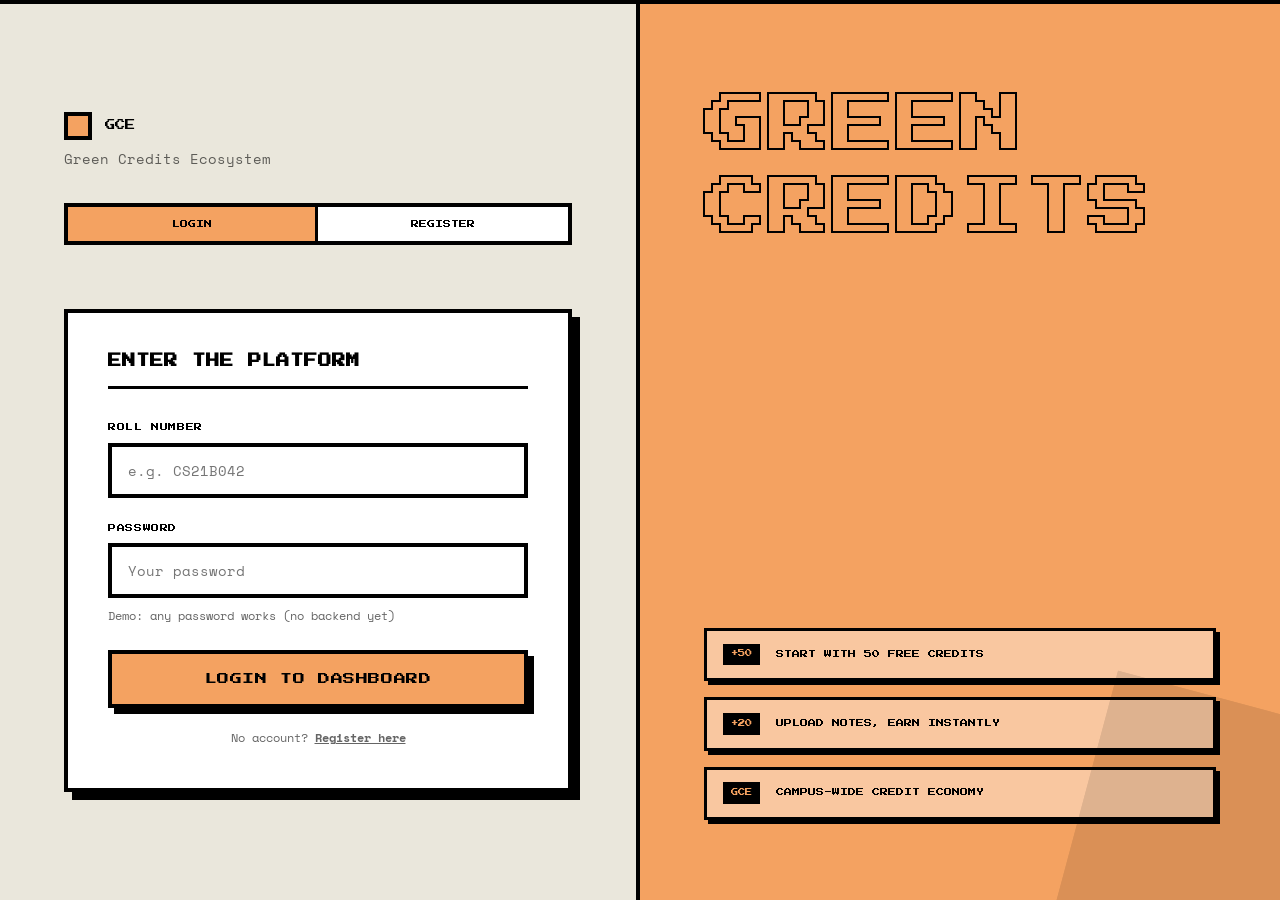
==== login.html @ 03da9f6f "first commit" ====
<!DOCTYPE html>
<html lang="en">
<head>
    <meta charset="UTF-8">
    <meta name="viewport" content="width=device-width, initial-scale=1.0">
    <title>Login — Green Credits Ecosystem</title>
    <meta name="description" content="Login or register to the Green Credits Ecosystem campus platform.">
    <link rel="preconnect" href="https://fonts.googleapis.com">
    <link rel="preconnect" href="https://fonts.gstatic.com" crossorigin>
    <link href="https://fonts.googleapis.com/css2?family=Press+Start+2P&family=Space+Mono:ital,wght@0,400;0,700;1,400;1,700&display=swap" rel="stylesheet">
    <link rel="stylesheet" href="styles.css">
    <style>
        body { background-color: var(--bg); }

        .login-page {
            display: grid;
            grid-template-columns: 1fr 1fr;
            min-height: 100vh;
        }

        /* Left panel */
        .login-panel {
            display: flex;
            flex-direction: column;
            justify-content: center;
            padding: 5rem 4rem;
            border-right: 4px solid var(--black);
        }

        /* Right panel */
        .login-accent {
            background-color: var(--primary);
            padding: 5rem 4rem;
            display: flex;
            flex-direction: column;
            justify-content: space-between;
            position: relative;
            overflow: hidden;
        }

        .login-accent::before {
            content: '';
            position: absolute;
            bottom: -60px;
            right: -60px;
            width: 260px;
            height: 260px;
            border: 4px solid var(--black);
            background: var(--black);
            opacity: 0.1;
            transform: rotate(15deg);
        }

        .login-accent__big {
            font-family: var(--font-head);
            font-size: clamp(2rem, 5vw, 4.5rem);
            text-transform: uppercase;
            line-height: 1.3;
            -webkit-text-stroke: 2px var(--black);
            color: transparent;
        }

        .login-accent__feature {
            display: flex;
            flex-direction: column;
            gap: 1rem;
        }

        .login-accent__item {
            display: flex;
            align-items: center;
            gap: 1rem;
            padding: 0.8rem 1rem;
            border: 3px solid var(--black);
            background-color: rgba(255,255,255,0.4);
            box-shadow: var(--shadow-sm);
            font-family: var(--font-head);
            font-size: 0.5rem;
            text-transform: uppercase;
        }

        .login-accent__badge {
            display: inline-block;
            background-color: var(--black);
            color: var(--primary);
            padding: 0.3rem 0.5rem;
            font-size: 0.45rem;
        }

        /* Form */
        .login-form-box {
            background-color: var(--white);
            border: 4px solid var(--black);
            box-shadow: var(--shadow-lg);
            padding: 2.5rem;
            margin-top: 2rem;
        }

        .login-title {
            font-family: var(--font-head);
            font-size: 0.85rem;
            text-transform: uppercase;
            margin-bottom: 2rem;
            padding-bottom: 1rem;
            border-bottom: 3px solid var(--black);
        }

        .login-logo {
            display: flex;
            align-items: center;
            gap: 0.8rem;
            margin-bottom: 0.5rem;
        }

        .login-logo__sq {
            display: inline-block;
            width: 28px;
            height: 28px;
            background-color: var(--primary);
            border: 4px solid var(--black);
        }

        .login-logo__text {
            font-family: var(--font-head);
            font-size: 0.65rem;
            text-transform: uppercase;
        }

        .login-eyebrow {
            font-size: 0.85rem;
            opacity: 0.6;
            margin-bottom: 2rem;
        }

        .tab-row {
            display: grid;
            grid-template-columns: 1fr 1fr;
            border: 4px solid var(--black);
            margin-bottom: 2rem;
        }

        .tab-btn {
            padding: 0.8rem;
            font-family: var(--font-head);
            font-size: 0.5rem;
            text-transform: uppercase;
            background-color: var(--white);
            border: none;
            border-right: 3px solid var(--black);
            cursor: pointer;
            transition: background-color var(--transition);
        }
        .tab-btn:last-child { border-right: none; }
        .tab-btn.active { background-color: var(--primary); }
        .tab-btn:hover:not(.active) { background-color: var(--bg); }

        @media (max-width: 768px) {
            .login-page   { grid-template-columns: 1fr; }
            .login-accent { display: none; }
            .login-panel  { padding: 3rem 1.5rem; border-right: none; }
        }
    </style>
</head>
<body>

<div class="login-page">

    <!-- ─ LEFT: Form ─ -->
    <div class="login-panel">
        <a href="index.html" class="login-logo">
            <span class="login-logo__sq"></span>
            <span class="login-logo__text">GCE</span>
        </a>
        <p class="login-eyebrow">Green Credits Ecosystem</p>

        <!-- Tab switch -->
        <div class="tab-row" role="tablist">
            <button class="tab-btn active" id="tab-login" onclick="switchTab('login')" role="tab" aria-selected="true">Login</button>
            <button class="tab-btn"        id="tab-register" onclick="switchTab('register')" role="tab" aria-selected="false">Register</button>
        </div>

        <!-- Login Form -->
        <form class="login-form-box" id="form-login" onsubmit="handleLogin(event)" novalidate>
            <h1 class="login-title">Enter the Platform</h1>

            <div class="form-group">
                <label for="login-roll" class="form-label">Roll Number</label>
                <input type="text" id="login-roll" class="form-input" placeholder="e.g. CS21B042" required autocomplete="username">
            </div>
            <div class="form-group">
                <label for="login-password" class="form-label">Password</label>
                <input type="password" id="login-password" class="form-input" placeholder="Your password" required autocomplete="current-password">
                <span class="form-hint">Demo: any password works (no backend yet)</span>
            </div>

            <button type="submit" class="btn btn--full btn--lg" id="btn-login">Login to Dashboard</button>

            <p style="margin-top:1.2rem;font-size:0.75rem;opacity:0.6;text-align:center;">
                No account? <a href="#" onclick="switchTab('register');return false;" style="font-weight:700;text-decoration:underline;">Register here</a>
            </p>
        </form>

        <!-- Register Form -->
        <form class="login-form-box hidden" id="form-register" onsubmit="handleRegister(event)" novalidate>
            <h1 class="login-title">Create Account</h1>

            <div class="form-group">
                <label for="reg-name" class="form-label">Full Name</label>
                <input type="text" id="reg-name" class="form-input" placeholder="e.g. Aarav Sharma" required>
            </div>
            <div class="form-group">
                <label for="reg-roll" class="form-label">Roll Number</label>
                <input type="text" id="reg-roll" class="form-input" placeholder="e.g. CS21B042" required>
            </div>
            <div class="form-group">
                <label for="reg-dept" class="form-label">Department</label>
                <select id="reg-dept" class="form-select" required>
                    <option value="">— Select —</option>
                    <option>Computer Science</option>
                    <option>Mechanical Engineering</option>
                    <option>Electrical Engineering</option>
                    <option>Civil Engineering</option>
                    <option>Mathematics</option>
                    <option>Physics</option>
                </select>
            </div>
            <div class="form-group">
                <label for="reg-password" class="form-label">Set Password</label>
                <input type="password" id="reg-password" class="form-input" placeholder="Min 6 characters" required autocomplete="new-password">
            </div>

            <button type="submit" class="btn btn--full btn--lg" id="btn-register">Create Account &amp; Get 50 CR</button>
        </form>
    </div>

    <!-- ─ RIGHT: Accent ─ -->
    <div class="login-accent">
        <div>
            <div class="login-accent__big">Green<br>Credits</div>
        </div>

        <div class="login-accent__feature">
            <div class="login-accent__item">
                <span class="login-accent__badge">+50</span>
                Start with 50 free credits
            </div>
            <div class="login-accent__item">
                <span class="login-accent__badge">+20</span>
                Upload notes, earn instantly
            </div>
            <div class="login-accent__item">
                <span class="login-accent__badge">GCE</span>
                Campus-wide credit economy
            </div>
        </div>
    </div>

</div>

<div id="toast-container"></div>

<script src="app.js"></script>
<script>
    // Redirect if already logged in
    if (GCE.isLoggedIn()) window.location.href = 'dashboard.html';

    function switchTab(tab) {
        const isLogin = (tab === 'login');
        document.getElementById('form-login').classList.toggle('hidden', !isLogin);
        document.getElementById('form-register').classList.toggle('hidden', isLogin);
        document.getElementById('tab-login').classList.toggle('active', isLogin);
        document.getElementById('tab-register').classList.toggle('active', !isLogin);
    }

    function handleLogin(e) {
        e.preventDefault();
        const roll = document.getElementById('login-roll').value.trim();
        const pass = document.getElementById('login-password').value;
        if (!roll) { showToast('Please enter your roll number', 'error'); return; }
        if (!pass)  { showToast('Please enter your password', 'error'); return; }

        const btn = document.getElementById('btn-login');
        btn.textContent = 'Authenticating...';
        btn.disabled = true;

        setTimeout(() => {
            GCE.login(roll, roll);
            showToast('Login successful! Loading dashboard...', 'success');
            setTimeout(() => { window.location.href = 'dashboard.html'; }, 800);
        }, 600);
    }

    function handleRegister(e) {
        e.preventDefault();
        const name = document.getElementById('reg-name').value.trim();
        const roll = document.getElementById('reg-roll').value.trim();
        const dept = document.getElementById('reg-dept').value;
        const pass = document.getElementById('reg-password').value;

        if (!name) { showToast('Full name is required', 'error'); return; }
        if (!roll) { showToast('Roll number is required', 'error'); return; }
        if (!dept) { showToast('Please select your department', 'error'); return; }
        if (!pass || pass.length < 6) { showToast('Password must be at least 6 characters', 'error'); return; }

        const btn = document.getElementById('btn-register');
        btn.textContent = 'Creating account...';
        btn.disabled = true;

        setTimeout(() => {
            GCE.login(name, roll);
            showToast('Account created! 50 CR added to your wallet.', 'success');
            setTimeout(() => { window.location.href = 'dashboard.html'; }, 900);
        }, 700);
    }
</script>
</body>
</html>
---- styles.css ----
/* =========================================
   GREEN CREDITS ECOSYSTEM — DESIGN SYSTEM
   Brutalist UI | Neobrutalism Style
   ========================================= */

@import url('https://fonts.googleapis.com/css2?family=Press+Start+2P&family=Space+Mono:ital,wght@0,400;0,700;1,400;1,700&display=swap');

/* ─── CSS TOKENS ─────────────────────────── */
:root {
    --bg: #eae7dc;
    --primary: #f4a261;
    --text: #000000;
    --white: #ffffff;
    --black: #000000;
    --border: 4px solid #000;
    --border-thin: 2px solid #000;
    --shadow: 6px 6px 0 #000;
    --shadow-sm: 4px 4px 0 #000;
    --shadow-lg: 8px 8px 0 #000;
    --radius: 0;
    --font-head: 'Press Start 2P', cursive;
    --font-body: 'Space Mono', monospace;
    --transition: 0.12s ease;
    --max-w: 1200px;
}

/* ─── RESET ──────────────────────────────── */
*,
*::before,
*::after {
    box-sizing: border-box;
    margin: 0;
    padding: 0;
}

html {
    scroll-behavior: smooth;
}

body {
    background-color: var(--bg);
    color: var(--text);
    font-family: var(--font-body);
    font-size: 15px;
    line-height: 1.7;
    min-height: 100vh;
}

img {
    display: block;
    max-width: 100%;
}

a {
    color: inherit;
    text-decoration: none;
}

ul {
    list-style: none;
}

/* ─── TYPOGRAPHY ─────────────────────────── */
h1,
h2,
h3,
h4,
h5,
h6 {
    font-family: var(--font-head);
    text-transform: uppercase;
    line-height: 1.3;
}

.mono {
    font-family: var(--font-body);
}

/* ─── LAYOUT HELPERS ─────────────────────── */
.container {
    max-width: var(--max-w);
    margin: 0 auto;
    padding: 0 2rem;
}

.section {
    padding: 5rem 0;
    border-top: 4px solid var(--black);
}

.section--black {
    background-color: var(--black);
    color: var(--white);
}

.section--orange {
    background-color: var(--primary);
}

/* ─── GRID ───────────────────────────────── */
.grid {
    display: grid;
    gap: 2.4rem;
}

.grid-2 {
    grid-template-columns: repeat(2, 1fr);
}

.grid-3 {
    grid-template-columns: repeat(3, 1fr);
}

.grid-4 {
    grid-template-columns: repeat(4, 1fr);
}

.grid-12 {
    grid-template-columns: repeat(12, 1fr);
}

@media (max-width: 960px) {

    .grid-3,
    .grid-4 {
        grid-template-columns: repeat(2, 1fr);
    }
}

@media (max-width: 600px) {

    .grid-2,
    .grid-3,
    .grid-4 {
        grid-template-columns: 1fr;
    }
}

/* ─── FLEX HELPERS ───────────────────────── */
.flex {
    display: flex;
}

.flex-center {
    display: flex;
    align-items: center;
    justify-content: center;
}

.flex-between {
    display: flex;
    align-items: center;
    justify-content: space-between;
}

.flex-gap {
    gap: 1.5rem;
}

.flex-wrap {
    flex-wrap: wrap;
}

/* ─── BUTTONS ────────────────────────────── */
.btn {
    display: inline-block;
    font-family: var(--font-head);
    font-size: 0.6rem;
    text-transform: uppercase;
    letter-spacing: 0.05em;
    padding: 0.9rem 1.8rem;
    border: 4px solid var(--black);
    background-color: var(--primary);
    color: var(--black);
    box-shadow: var(--shadow);
    cursor: pointer;
    transition: transform var(--transition), box-shadow var(--transition);
    white-space: nowrap;
}

.btn:hover {
    transform: translate(-2px, -2px);
    box-shadow: 8px 8px 0 var(--black);
}

.btn:active {
    transform: translate(6px, 6px);
    box-shadow: none;
}

.btn--white {
    background-color: var(--white);
}

.btn--black {
    background-color: var(--black);
    color: var(--white);
}

.btn--ghost {
    background-color: transparent;
    border-color: var(--black);
    color: var(--black);
}

.btn--lg {
    font-size: 0.75rem;
    padding: 1.2rem 2.8rem;
}

.btn--sm {
    font-size: 0.5rem;
    padding: 0.6rem 1.2rem;
    box-shadow: var(--shadow-sm);
}

.btn--danger {
    background-color: #ff4444;
    color: var(--white);
}

.btn--success {
    background-color: #44cc44;
}

.btn--full {
    width: 100%;
    text-align: center;
}

/* ─── CARDS ──────────────────────────────── */
.card {
    border: 4px solid var(--black);
    background-color: var(--white);
    box-shadow: var(--shadow);
    padding: 2rem;
    display: flex;
    flex-direction: column;
    position: relative;
}

.card--orange {
    background-color: var(--primary);
}

.card--black {
    background-color: var(--black);
    color: var(--white);
}

.card--bg {
    background-color: var(--bg);
}

.card__tag {
    display: inline-block;
    font-family: var(--font-head);
    font-size: 0.5rem;
    text-transform: uppercase;
    padding: 0.4rem 0.8rem;
    border: 3px solid var(--black);
    background-color: var(--black);
    color: var(--white);
    margin-bottom: 1.2rem;
    align-self: flex-start;
}

.card__tag--orange {
    background-color: var(--primary);
    color: var(--black);
}

.card__title {
    font-family: var(--font-head);
    font-size: 0.75rem;
    margin-bottom: 1rem;
    line-height: 1.5;
    text-transform: uppercase;
}

.card__body {
    font-size: 0.9rem;
    line-height: 1.7;
    flex: 1;
}

.card__footer {
    margin-top: 1.5rem;
    padding-top: 1.2rem;
    border-top: 3px solid var(--black);
    display: flex;
    align-items: center;
    justify-content: space-between;
}

/* ─── NAVIGATION ─────────────────────────── */
.nav {
    position: sticky;
    top: 0;
    z-index: 100;
    background-color: var(--bg);
    border-bottom: 4px solid var(--black);
}

.nav__inner {
    max-width: var(--max-w);
    margin: 0 auto;
    padding: 0 2rem;
    display: flex;
    align-items: center;
    justify-content: space-between;
    height: 68px;
}

.nav__logo {
    font-family: var(--font-head);
    font-size: 0.65rem;
    text-transform: uppercase;
    letter-spacing: 0.02em;
    display: flex;
    align-items: center;
    gap: 0.5rem;
    line-height: 1.4;
}

.nav__logo span {
    display: inline-block;
    background-color: var(--primary);
    border: 3px solid var(--black);
    width: 22px;
    height: 22px;
}

.nav__links {
    display: flex;
    align-items: center;
    gap: 2.5rem;
    list-style: none;
}

.nav__links a {
    font-family: var(--font-body);
    font-size: 0.85rem;
    font-weight: 700;
    text-transform: uppercase;
    letter-spacing: 0.05em;
    transition: opacity var(--transition);
}

.nav__links a:hover {
    opacity: 0.6;
}

.nav__links a.active {
    border-bottom: 3px solid var(--black);
    padding-bottom: 2px;
}

.nav__credits-badge {
    font-family: var(--font-head);
    font-size: 0.5rem;
    background-color: var(--primary);
    border: 3px solid var(--black);
    padding: 0.4rem 0.8rem;
    box-shadow: var(--shadow-sm);
    display: none;
}

@media (max-width: 768px) {
    .nav__links {
        gap: 1.2rem;
    }

    .nav__links .nav__link--hide {
        display: none;
    }
}

/* ─── HERO ───────────────────────────────── */
.hero {
    padding: 6rem 0 5rem;
    border-bottom: 4px solid var(--black);
    position: relative;
    overflow: hidden;
}

.hero::before {
    content: '';
    position: absolute;
    right: -80px;
    top: -80px;
    width: 400px;
    height: 400px;
    border: 4px solid var(--black);
    background-color: var(--primary);
    transform: rotate(12deg);
    z-index: 0;
    opacity: 0.35;
}

.hero::after {
    content: '';
    position: absolute;
    right: 60px;
    bottom: -60px;
    width: 200px;
    height: 200px;
    border: 4px solid var(--black);
    background-color: var(--black);
    transform: rotate(-8deg);
    z-index: 0;
    opacity: 0.08;
}

.hero__inner {
    position: relative;
    z-index: 1;
    max-width: var(--max-w);
    margin: 0 auto;
    padding: 0 2rem;
}

.hero__eyebrow {
    font-family: var(--font-head);
    font-size: 0.5rem;
    text-transform: uppercase;
    letter-spacing: 0.1em;
    border: 3px solid var(--black);
    background-color: var(--black);
    color: var(--white);
    display: inline-block;
    padding: 0.4rem 1rem;
    margin-bottom: 2rem;
}

.hero__title {
    font-size: clamp(1.8rem, 4vw, 3.5rem);
    line-height: 1.2;
    margin-bottom: 1.8rem;
    max-width: 800px;
}

.hero__title em {
    font-style: normal;
    color: var(--primary);
    -webkit-text-stroke: 2px var(--black);
}

.hero__subtitle {
    font-size: 1rem;
    max-width: 600px;
    margin-bottom: 3rem;
    line-height: 1.8;
}

.hero__cta {
    display: flex;
    gap: 1.5rem;
    flex-wrap: wrap;
    align-items: center;
}

/* ─── STATS STRIP ────────────────────────── */
.stats-strip {
    display: grid;
    grid-template-columns: repeat(3, 1fr);
    border-top: 4px solid var(--black);
}

.stats-strip__item {
    padding: 2.5rem 2rem;
    text-align: center;
    border-right: 4px solid var(--black);
    background-color: var(--white);
}

.stats-strip__item:last-child {
    border-right: none;
}

.stats-strip__num {
    font-family: var(--font-head);
    font-size: clamp(1.5rem, 3vw, 2.5rem);
    color: var(--primary);
    text-shadow: 3px 3px 0 var(--black);
    display: block;
    margin-bottom: 0.6rem;
}

.stats-strip__label {
    font-size: 0.8rem;
    font-weight: 700;
    text-transform: uppercase;
    letter-spacing: 0.05em;
}

@media (max-width: 600px) {
    .stats-strip {
        grid-template-columns: 1fr;
    }

    .stats-strip__item {
        border-right: none;
        border-bottom: 4px solid var(--black);
    }
}

/* ─── SECTION HEADER ─────────────────────── */
.section-header {
    margin-bottom: 3.5rem;
    display: flex;
    align-items: flex-end;
    justify-content: space-between;
    flex-wrap: wrap;
    gap: 1rem;
}

.section-tag {
    display: inline-block;
    font-family: var(--font-head);
    font-size: 0.5rem;
    text-transform: uppercase;
    letter-spacing: 0.08em;
    background-color: var(--primary);
    border: 3px solid var(--black);
    padding: 0.3rem 0.8rem;
    margin-bottom: 1rem;
}

.section-title {
    font-family: var(--font-head);
    font-size: clamp(1rem, 2.5vw, 1.8rem);
    text-transform: uppercase;
    line-height: 1.4;
}

/* ─── STEP CARDS ─────────────────────────── */
.step-card {
    background-color: var(--primary);
    border: 4px solid var(--black);
    box-shadow: var(--shadow);
    padding: 2rem;
    position: relative;
}

.step-card__num {
    font-family: var(--font-head);
    font-size: 0.55rem;
    background-color: var(--black);
    color: var(--white);
    display: inline-block;
    padding: 0.35rem 0.7rem;
    margin-bottom: 1.2rem;
}

.step-card__title {
    font-family: var(--font-head);
    font-size: 0.7rem;
    text-transform: uppercase;
    margin-bottom: 0.8rem;
    line-height: 1.5;
}

.step-card__body {
    font-size: 0.85rem;
    line-height: 1.7;
}

/* Arrow connector */
.step-card::after {
    content: '>';
    position: absolute;
    right: -28px;
    top: 50%;
    transform: translateY(-50%);
    font-family: var(--font-head);
    font-size: 0.8rem;
    z-index: 2;
}

.step-card:last-child::after {
    display: none;
}

/* ─── CREDIT TABLE ───────────────────────── */
.credit-table {
    width: 100%;
    border-collapse: collapse;
    border: 4px solid var(--black);
}

.credit-table th,
.credit-table td {
    border: 3px solid var(--black);
    padding: 1rem 1.2rem;
    text-align: left;
    font-family: var(--font-body);
    font-size: 0.85rem;
}

.credit-table th {
    font-family: var(--font-head);
    font-size: 0.55rem;
    background-color: var(--black);
    color: var(--white);
    text-transform: uppercase;
    letter-spacing: 0.05em;
}

.credit-table tr:nth-child(even) td {
    background-color: var(--bg);
}

.credit-table tr:nth-child(odd) td {
    background-color: var(--white);
}

.earn {
    color: #1a7a1a;
    font-weight: 700;
}

.lose {
    color: #aa1111;
    font-weight: 700;
}

/* ─── MARQUEE TICKER ─────────────────────── */
.ticker {
    overflow: hidden;
    white-space: nowrap;
    background-color: var(--primary);
    border-top: 4px solid var(--black);
    border-bottom: 4px solid var(--black);
    padding: 0.8rem 0;
}

.ticker__inner {
    display: inline-block;
    animation: marquee 22s linear infinite;
    font-family: var(--font-head);
    font-size: 0.55rem;
    text-transform: uppercase;
    letter-spacing: 0.1em;
    white-space: nowrap;
}

.ticker__sep {
    display: inline-block;
    margin: 0 2rem;
    opacity: 0.4;
}

@keyframes marquee {
    from {
        transform: translateX(0);
    }
    to {
        transform: translateX(-50%);
    }
}

/* ─── BRUTALIST LIST ─────────────────────── */
.blist {
    list-style: none;
    padding: 0;
}

.blist li {
    padding: 0.75rem 0 0.75rem 1.8rem;
    border-bottom: 2px solid var(--black);
    position: relative;
    font-size: 0.9rem;
    line-height: 1.6;
}

.blist li:last-child {
    border-bottom: none;
}

.blist li::before {
    content: '>';
    position: absolute;
    left: 0;
    font-weight: 700;
    color: var(--primary);
    -webkit-text-stroke: 1px var(--black);
}

/* ─── TAG PILL ───────────────────────────── */
.tag {
    display: inline-block;
    font-family: var(--font-head);
    font-size: 0.45rem;
    text-transform: uppercase;
    letter-spacing: 0.05em;
    padding: 0.3rem 0.7rem;
    border: 2px solid var(--black);
    background-color: var(--bg);
}

.tag--primary {
    background-color: var(--primary);
}

.tag--black {
    background-color: var(--black);
    color: var(--white);
}

/* ─── FORMS ──────────────────────────────── */
.form-group {
    display: flex;
    flex-direction: column;
    gap: 0.5rem;
    margin-bottom: 1.5rem;
}

.form-label {
    font-family: var(--font-head);
    font-size: 0.5rem;
    text-transform: uppercase;
    letter-spacing: 0.08em;
}

.form-input,
.form-select,
.form-textarea {
    border: 4px solid var(--black);
    background-color: var(--white);
    font-family: var(--font-body);
    font-size: 0.9rem;
    padding: 0.8rem 1rem;
    outline: none;
    width: 100%;
    transition: box-shadow var(--transition);
    border-radius: 0;
    appearance: none;
}

.form-input:focus,
.form-select:focus,
.form-textarea:focus {
    box-shadow: var(--shadow);
}

.form-textarea {
    min-height: 140px;
    resize: vertical;
}

.form-hint {
    font-size: 0.75rem;
    opacity: 0.6;
}

/* File upload zone */
.upload-zone {
    border: 4px dashed var(--black);
    background-color: var(--white);
    padding: 3rem 2rem;
    text-align: center;
    cursor: pointer;
    transition: background-color var(--transition);
    position: relative;
}

.upload-zone:hover {
    background-color: var(--primary);
}

.upload-zone input[type="file"] {
    position: absolute;
    inset: 0;
    opacity: 0;
    cursor: pointer;
}

.upload-zone__icon {
    font-family: var(--font-head);
    font-size: 1.5rem;
    display: block;
    margin-bottom: 1rem;
    pointer-events: none;
}

.upload-zone__text {
    font-family: var(--font-head);
    font-size: 0.55rem;
    text-transform: uppercase;
    pointer-events: none;
}

/* ─── DASHBOARD ──────────────────────────── */
.dash-layout {
    display: grid;
    grid-template-columns: 260px 1fr;
    min-height: calc(100vh - 68px);
}

.sidebar {
    border-right: 4px solid var(--black);
    background-color: var(--white);
    padding: 2rem 0;
    position: sticky;
    top: 68px;
    height: calc(100vh - 68px);
    overflow-y: auto;
}

.sidebar__user {
    padding: 0 1.5rem 2rem;
    border-bottom: 3px solid var(--black);
    margin-bottom: 1.5rem;
}

.sidebar__avatar {
    width: 56px;
    height: 56px;
    background-color: var(--primary);
    border: 4px solid var(--black);
    box-shadow: var(--shadow-sm);
    display: flex;
    align-items: center;
    justify-content: center;
    font-family: var(--font-head);
    font-size: 1rem;
    margin-bottom: 1rem;
}

.sidebar__name {
    font-family: var(--font-head);
    font-size: 0.55rem;
    text-transform: uppercase;
    margin-bottom: 0.3rem;
}

.sidebar__role {
    font-size: 0.75rem;
    opacity: 0.6;
}

.sidebar__credits {
    margin-top: 1rem;
    background-color: var(--primary);
    border: 3px solid var(--black);
    padding: 0.8rem 1rem;
    box-shadow: var(--shadow-sm);
}

.sidebar__credits-num {
    font-family: var(--font-head);
    font-size: 1.2rem;
    display: block;
    margin-bottom: 0.2rem;
}

.sidebar__credits-label {
    font-size: 0.7rem;
    font-weight: 700;
    text-transform: uppercase;
    letter-spacing: 0.05em;
}

.sidebar__nav {
    padding: 0 1rem;
}

.sidebar__nav a {
    display: flex;
    align-items: center;
    gap: 0.8rem;
    padding: 0.8rem 1rem;
    font-family: var(--font-head);
    font-size: 0.5rem;
    text-transform: uppercase;
    letter-spacing: 0.03em;
    border: 3px solid transparent;
    transition: border-color var(--transition), background-color var(--transition);
}

.sidebar__nav a:hover,
.sidebar__nav a.active {
    background-color: var(--primary);
    border-color: var(--black);
    box-shadow: var(--shadow-sm);
}

.sidebar__icon {
    width: 18px;
    height: 18px;
    border: 2px solid var(--black);
    background-color: var(--black);
    display: inline-block;
    flex-shrink: 0;
}

.sidebar__icon--hollow {
    background-color: transparent;
}

.dash-main {
    padding: 3rem 2rem;
    background-color: var(--bg);
}

@media (max-width: 860px) {
    .dash-layout {
        grid-template-columns: 1fr;
    }

    .sidebar {
        position: static;
        height: auto;
        border-right: none;
        border-bottom: 4px solid var(--black);
    }
}

/* ─── CREDIT BADGE ───────────────────────── */
.credit-badge {
    display: inline-flex;
    align-items: center;
    gap: 0.4rem;
    font-family: var(--font-head);
    font-size: 0.5rem;
    background-color: var(--primary);
    border: 3px solid var(--black);
    padding: 0.4rem 0.9rem;
    box-shadow: var(--shadow-sm);
}

/* ─── ACTIVITY FEED ──────────────────────── */
.activity-list {
    display: flex;
    flex-direction: column;
    gap: 0;
}

.activity-item {
    display: flex;
    align-items: center;
    gap: 1rem;
    padding: 1rem 0;
    border-bottom: 2px solid var(--black);
}

.activity-item:last-child {
    border-bottom: none;
}

.activity-dot {
    width: 12px;
    height: 12px;
    background-color: var(--primary);
    border: 2px solid var(--black);
    flex-shrink: 0;
}

.activity-dot--earn {
    background-color: #44cc44;
}

.activity-dot--spend {
    background-color: #ff4444;
}

.activity-text {
    flex: 1;
    font-size: 0.85rem;
}

.activity-delta {
    font-family: var(--font-head);
    font-size: 0.5rem;
}

.activity-time {
    font-size: 0.7rem;
    opacity: 0.5;
}

/* ─── MARKETPLACE CARD ───────────────────── */
.market-card {
    border: 4px solid var(--black);
    background-color: var(--white);
    box-shadow: var(--shadow);
    display: flex;
    flex-direction: column;
}

.market-card__head {
    background-color: var(--black);
    color: var(--white);
    padding: 1rem 1.2rem;
    font-family: var(--font-head);
    font-size: 0.55rem;
    text-transform: uppercase;
}

.market-card__body {
    padding: 1.5rem 1.2rem;
    flex: 1;
}

.market-card__title {
    font-family: var(--font-head);
    font-size: 0.65rem;
    text-transform: uppercase;
    margin-bottom: 0.6rem;
    line-height: 1.5;
}

.market-card__subject {
    font-size: 0.8rem;
    opacity: 0.7;
    margin-bottom: 1rem;
}

.market-card__uploader {
    font-size: 0.75rem;
    font-weight: 700;
}

.market-card__footer {
    padding: 1rem 1.2rem;
    border-top: 3px solid var(--black);
    background-color: var(--bg);
    display: flex;
    justify-content: space-between;
    align-items: center;
}

.market-card__price {
    font-family: var(--font-head);
    font-size: 0.7rem;
    background-color: var(--primary);
    border: 3px solid var(--black);
    padding: 0.3rem 0.6rem;
}

/* ─── NOTIFICATION / TOAST ───────────────── */
#toast-container {
    position: fixed;
    bottom: 2rem;
    right: 2rem;
    z-index: 9999;
    display: flex;
    flex-direction: column;
    gap: 0.8rem;
}

.toast {
    background-color: var(--black);
    color: var(--white);
    border: 4px solid var(--primary);
    box-shadow: var(--shadow);
    padding: 1rem 1.5rem;
    font-family: var(--font-head);
    font-size: 0.5rem;
    text-transform: uppercase;
    max-width: 320px;
    animation: toast-in 0.2s ease;
}

.toast--success {
    border-color: #44cc44;
}

.toast--error {
    border-color: #ff4444;
}

@keyframes toast-in {
    from {
        transform: translateX(120%);
        opacity: 0;
    }
    to {
        transform: translateX(0);
        opacity: 1;
    }
}

/* ─── MODAL ──────────────────────────────── */
.modal-overlay {
    position: fixed;
    inset: 0;
    background-color: rgba(0, 0, 0, 0.6);
    z-index: 200;
    display: flex;
    align-items: center;
    justify-content: center;
    padding: 1rem;
    opacity: 0;
    pointer-events: none;
    transition: opacity 0.15s;
}

.modal-overlay.open {
    opacity: 1;
    pointer-events: all;
}

.modal {
    background-color: var(--white);
    border: 4px solid var(--black);
    box-shadow: var(--shadow-lg);
    padding: 2.5rem;
    width: 100%;
    max-width: 480px;
    transform: translate(8px, 8px);
    transition: transform 0.15s;
}

.modal-overlay.open .modal {
    transform: none;
}

.modal__title {
    font-family: var(--font-head);
    font-size: 0.8rem;
    text-transform: uppercase;
    margin-bottom: 1.5rem;
    padding-bottom: 1rem;
    border-bottom: 3px solid var(--black);
}

/* ─── PAGE HEADER ────────────────────────── */
.page-header {
    padding: 3rem 0 2.5rem;
    border-bottom: 4px solid var(--black);
    background-color: var(--white);
}

.page-header__tag {
    font-family: var(--font-head);
    font-size: 0.5rem;
    text-transform: uppercase;
    letter-spacing: 0.08em;
    background-color: var(--primary);
    border: 3px solid var(--black);
    display: inline-block;
    padding: 0.3rem 0.8rem;
    margin-bottom: 1rem;
}

.page-header__title {
    font-size: clamp(1.2rem, 3vw, 2rem);
    text-transform: uppercase;
}

/* ─── LOGIN PAGE ─────────────────────────── */
.login-page {
    min-height: 100vh;
    display: grid;
    grid-template-columns: 1fr 1fr;
    border-top: 4px solid var(--black);
}

.login-panel {
    padding: 4rem;
    display: flex;
    flex-direction: column;
    justify-content: center;
}

.login-panel--accent {
    background-color: var(--primary);
    border-left: 4px solid var(--black);
    padding: 4rem;
    display: flex;
    flex-direction: column;
    justify-content: space-between;
}

@media (max-width: 768px) {
    .login-page {
        grid-template-columns: 1fr;
    }

    .login-panel--accent {
        display: none;
    }
}

/* ─── FOOTER ─────────────────────────────── */
.footer {
    background-color: var(--black);
    color: var(--white);
    border-top: 4px solid var(--black);
}

.footer__top {
    display: grid;
    grid-template-columns: 2fr 1fr 1fr;
    gap: 3rem;
    padding: 4rem 0;
    border-bottom: 3px solid rgba(255, 255, 255, 0.15);
}

@media (max-width: 768px) {
    .footer__top {
        grid-template-columns: 1fr;
    }
}

.footer__logo {
    font-family: var(--font-head);
    font-size: 0.7rem;
    text-transform: uppercase;
    margin-bottom: 1rem;
}

.footer__desc {
    font-size: 0.85rem;
    opacity: 0.6;
    line-height: 1.8;
    max-width: 340px;
}

.footer__heading {
    font-family: var(--font-head);
    font-size: 0.5rem;
    text-transform: uppercase;
    letter-spacing: 0.08em;
    margin-bottom: 1rem;
    padding-bottom: 0.5rem;
    border-bottom: 2px solid rgba(255, 255, 255, 0.2);
}

.footer__links {
    display: flex;
    flex-direction: column;
    gap: 0.6rem;
}

.footer__links a {
    font-size: 0.85rem;
    opacity: 0.7;
    transition: opacity var(--transition);
}

.footer__links a:hover {
    opacity: 1;
}

.footer__bottom {
    padding: 1.5rem 0;
    display: flex;
    align-items: center;
    justify-content: space-between;
    flex-wrap: wrap;
    gap: 0.5rem;
}

.footer__copy {
    font-family: var(--font-head);
    font-size: 0.4rem;
    text-transform: uppercase;
    opacity: 0.5;
}

/* ─── UTILITY ────────────────────────────── */
.text-center {
    text-align: center;
}

.text-right {
    text-align: right;
}

.mt-1 {
    margin-top: 0.5rem;
}

.mt-2 {
    margin-top: 1rem;
}

.mt-3 {
    margin-top: 1.5rem;
}

.mt-4 {
    margin-top: 2rem;
}

.mb-1 {
    margin-bottom: 0.5rem;
}

.mb-2 {
    margin-bottom: 1rem;
}

.mb-3 {
    margin-bottom: 1.5rem;
}

.mb-4 {
    margin-bottom: 2rem;
}

.gap-1 {
    gap: 0.5rem;
}

.gap-2 {
    gap: 1rem;
}

.gap-3 {
    gap: 1.5rem;
}

.gap-4 {
    gap: 2rem;
}

.fw-bold {
    font-weight: 700;
}

.opacity-50 {
    opacity: 0.5;
}

.hidden {
    display: none !important;
}

/* ─── ANIMATIONS ─────────────────────────── */
@keyframes pulse-border {
    0%,
    100% {
        box-shadow: var(--shadow);
    }
    50% {
        box-shadow: var(--shadow-lg);
    }
}

.pulse {
    animation: pulse-border 2s ease infinite;
}

/* ─── SCROLLBAR ──────────────────────────── */
::-webkit-scrollbar {
    width: 10px;
}

::-webkit-scrollbar-track {
    background: var(--bg);
}

::-webkit-scrollbar-thumb {
    background: var(--black);
    border: 2px solid var(--bg);
}
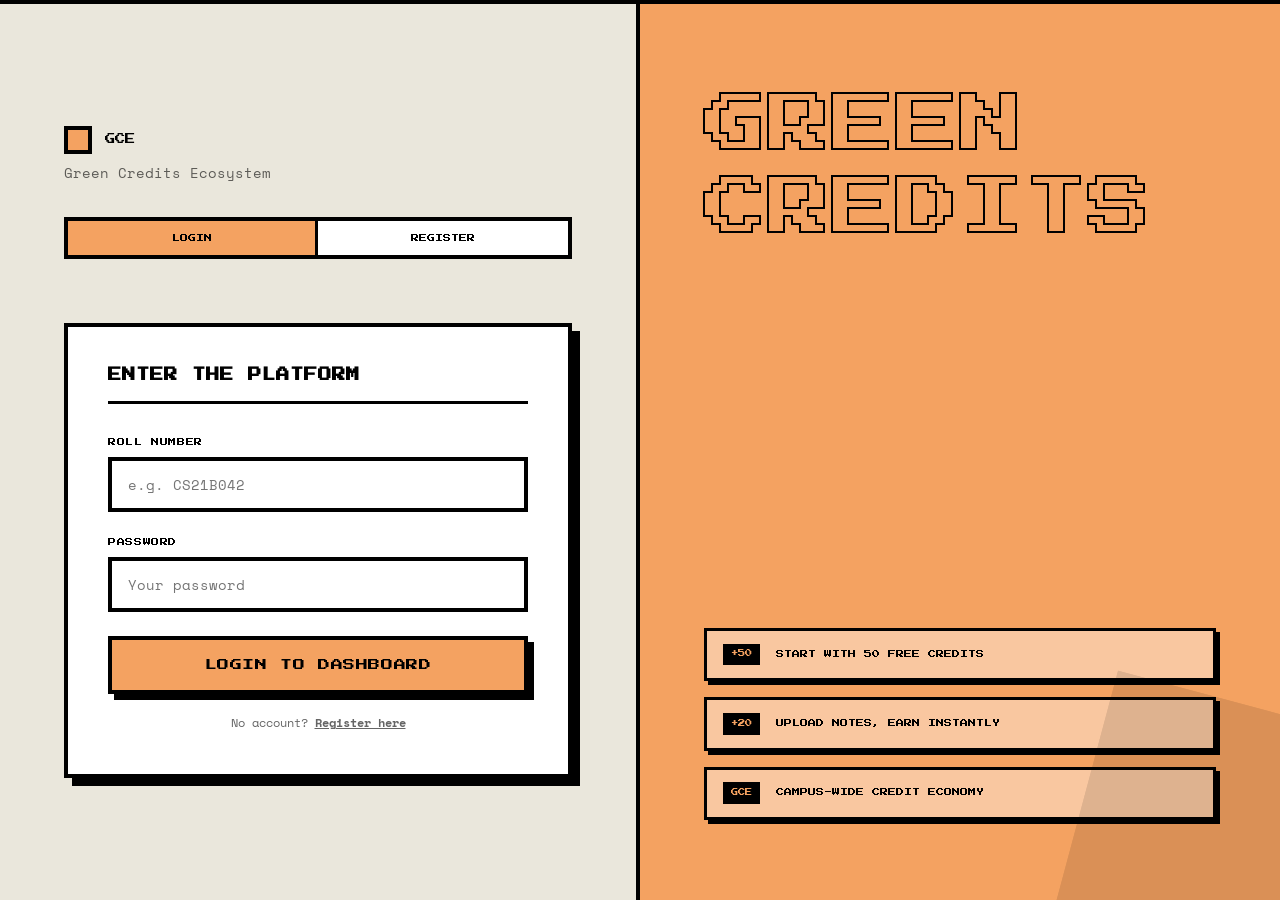
==== commit 1be2db09: "updated mess system with toggle, locking, and credits logic" ====
--- a/login.html
+++ b/login.html
@@ -1,5 +1,6 @@
 <!DOCTYPE html>
 <html lang="en">
+
 <head>
     <meta charset="UTF-8">
     <meta name="viewport" content="width=device-width, initial-scale=1.0">
@@ -7,10 +8,14 @@
     <meta name="description" content="Login or register to the Green Credits Ecosystem campus platform.">
     <link rel="preconnect" href="https://fonts.googleapis.com">
     <link rel="preconnect" href="https://fonts.gstatic.com" crossorigin>
-    <link href="https://fonts.googleapis.com/css2?family=Press+Start+2P&family=Space+Mono:ital,wght@0,400;0,700;1,400;1,700&display=swap" rel="stylesheet">
+    <link
+        href="https://fonts.googleapis.com/css2?family=Press+Start+2P&family=Space+Mono:ital,wght@0,400;0,700;1,400;1,700&display=swap"
+        rel="stylesheet">
     <link rel="stylesheet" href="styles.css">
     <style>
-        body { background-color: var(--bg); }
+        body {
+            background-color: var(--bg);
+        }
 
         .login-page {
             display: grid;
@@ -72,7 +77,7 @@
             gap: 1rem;
             padding: 0.8rem 1rem;
             border: 3px solid var(--black);
-            background-color: rgba(255,255,255,0.4);
+            background-color: rgba(255, 255, 255, 0.4);
             box-shadow: var(--shadow-sm);
             font-family: var(--font-head);
             font-size: 0.5rem;
@@ -150,168 +155,196 @@
             cursor: pointer;
             transition: background-color var(--transition);
         }
-        .tab-btn:last-child { border-right: none; }
-        .tab-btn.active { background-color: var(--primary); }
-        .tab-btn:hover:not(.active) { background-color: var(--bg); }
+
+        .tab-btn:last-child {
+            border-right: none;
+        }
+
+        .tab-btn.active {
+            background-color: var(--primary);
+        }
+
+        .tab-btn:hover:not(.active) {
+            background-color: var(--bg);
+        }
 
         @media (max-width: 768px) {
-            .login-page   { grid-template-columns: 1fr; }
-            .login-accent { display: none; }
-            .login-panel  { padding: 3rem 1.5rem; border-right: none; }
+            .login-page {
+                grid-template-columns: 1fr;
+            }
+
+            .login-accent {
+                display: none;
+            }
+
+            .login-panel {
+                padding: 3rem 1.5rem;
+                border-right: none;
+            }
         }
     </style>
 </head>
+
 <body>
 
-<div class="login-page">
-
-    <!-- ─ LEFT: Form ─ -->
-    <div class="login-panel">
-        <a href="index.html" class="login-logo">
-            <span class="login-logo__sq"></span>
-            <span class="login-logo__text">GCE</span>
-        </a>
-        <p class="login-eyebrow">Green Credits Ecosystem</p>
-
-        <!-- Tab switch -->
-        <div class="tab-row" role="tablist">
-            <button class="tab-btn active" id="tab-login" onclick="switchTab('login')" role="tab" aria-selected="true">Login</button>
-            <button class="tab-btn"        id="tab-register" onclick="switchTab('register')" role="tab" aria-selected="false">Register</button>
+    <div class="login-page">
+
+        <!-- ─ LEFT: Form ─ -->
+        <div class="login-panel">
+            <a href="index.html" class="login-logo">
+                <span class="login-logo__sq"></span>
+                <span class="login-logo__text">GCE</span>
+            </a>
+            <p class="login-eyebrow">Green Credits Ecosystem</p>
+
+            <!-- Tab switch -->
+            <div class="tab-row" role="tablist">
+                <button class="tab-btn active" id="tab-login" onclick="switchTab('login')" role="tab"
+                    aria-selected="true">Login</button>
+                <button class="tab-btn" id="tab-register" onclick="switchTab('register')" role="tab"
+                    aria-selected="false">Register</button>
+            </div>
+
+            <!-- Login Form -->
+            <form class="login-form-box" id="form-login" onsubmit="handleLogin(event)" novalidate>
+                <h1 class="login-title">Enter the Platform</h1>
+
+                <div class="form-group">
+                    <label for="login-roll" class="form-label">Roll Number</label>
+                    <input type="text" id="login-roll" class="form-input" placeholder="e.g. CS21B042" required
+                        autocomplete="username">
+                </div>
+                <div class="form-group">
+                    <label for="login-password" class="form-label">Password</label>
+                    <input type="password" id="login-password" class="form-input" placeholder="Your password" required
+                        autocomplete="current-password">
+
+                </div>
+
+                <button type="submit" class="btn btn--full btn--lg" id="btn-login">Login to Dashboard</button>
+
+                <p style="margin-top:1.2rem;font-size:0.75rem;opacity:0.6;text-align:center;">
+                    No account? <a href="#" onclick="switchTab('register');return false;"
+                        style="font-weight:700;text-decoration:underline;">Register here</a>
+                </p>
+            </form>
+
+            <!-- Register Form -->
+            <form class="login-form-box hidden" id="form-register" onsubmit="handleRegister(event)" novalidate>
+                <h1 class="login-title">Create Account</h1>
+
+                <div class="form-group">
+                    <label for="reg-name" class="form-label">Full Name</label>
+                    <input type="text" id="reg-name" class="form-input" placeholder="e.g. Aarav Sharma" required>
+                </div>
+                <div class="form-group">
+                    <label for="reg-roll" class="form-label">Registration Number</label>
+                    <input type="text" id="reg-roll" class="form-input" placeholder="e.g. CS21B042" required>
+                </div>
+                <div class="form-group">
+                    <label for="reg-dept" class="form-label">Department</label>
+                    <select id="reg-dept" class="form-select" required>
+                        <option value="">— Select —</option>
+                        <option>Computer Science</option>
+                        <option>Information Technology</option>
+                        <option>Mechanical Engineering</option>
+                        <option>Electrical Engineering</option>
+                        <option>Civil Engineering</option>
+                        <option>Biotechnology</option>
+                        <option>Chemical Engineering</option>
+                    </select>
+                </div>
+                <div class="form-group">
+                    <label for="reg-password" class="form-label">Set Password</label>
+                    <input type="password" id="reg-password" class="form-input" placeholder="Min 6 characters" required
+                        autocomplete="new-password">
+                </div>
+
+                <button type="submit" class="btn btn--full btn--lg" id="btn-register">Create Account &amp; Get 50
+                    CR</button>
+            </form>
         </div>
 
-        <!-- Login Form -->
-        <form class="login-form-box" id="form-login" onsubmit="handleLogin(event)" novalidate>
-            <h1 class="login-title">Enter the Platform</h1>
-
-            <div class="form-group">
-                <label for="login-roll" class="form-label">Roll Number</label>
-                <input type="text" id="login-roll" class="form-input" placeholder="e.g. CS21B042" required autocomplete="username">
+        <!-- ─ RIGHT: Accent ─ -->
+        <div class="login-accent">
+            <div>
+                <div class="login-accent__big">Green<br>Credits</div>
             </div>
-            <div class="form-group">
-                <label for="login-password" class="form-label">Password</label>
-                <input type="password" id="login-password" class="form-input" placeholder="Your password" required autocomplete="current-password">
-                <span class="form-hint">Demo: any password works (no backend yet)</span>
-            </div>
-
-            <button type="submit" class="btn btn--full btn--lg" id="btn-login">Login to Dashboard</button>
-
-            <p style="margin-top:1.2rem;font-size:0.75rem;opacity:0.6;text-align:center;">
-                No account? <a href="#" onclick="switchTab('register');return false;" style="font-weight:700;text-decoration:underline;">Register here</a>
-            </p>
-        </form>
-
-        <!-- Register Form -->
-        <form class="login-form-box hidden" id="form-register" onsubmit="handleRegister(event)" novalidate>
-            <h1 class="login-title">Create Account</h1>
-
-            <div class="form-group">
-                <label for="reg-name" class="form-label">Full Name</label>
-                <input type="text" id="reg-name" class="form-input" placeholder="e.g. Aarav Sharma" required>
-            </div>
-            <div class="form-group">
-                <label for="reg-roll" class="form-label">Roll Number</label>
-                <input type="text" id="reg-roll" class="form-input" placeholder="e.g. CS21B042" required>
-            </div>
-            <div class="form-group">
-                <label for="reg-dept" class="form-label">Department</label>
-                <select id="reg-dept" class="form-select" required>
-                    <option value="">— Select —</option>
-                    <option>Computer Science</option>
-                    <option>Mechanical Engineering</option>
-                    <option>Electrical Engineering</option>
-                    <option>Civil Engineering</option>
-                    <option>Mathematics</option>
-                    <option>Physics</option>
-                </select>
-            </div>
-            <div class="form-group">
-                <label for="reg-password" class="form-label">Set Password</label>
-                <input type="password" id="reg-password" class="form-input" placeholder="Min 6 characters" required autocomplete="new-password">
-            </div>
-
-            <button type="submit" class="btn btn--full btn--lg" id="btn-register">Create Account &amp; Get 50 CR</button>
-        </form>
-    </div>
-
-    <!-- ─ RIGHT: Accent ─ -->
-    <div class="login-accent">
-        <div>
-            <div class="login-accent__big">Green<br>Credits</div>
-        </div>
-
-        <div class="login-accent__feature">
-            <div class="login-accent__item">
-                <span class="login-accent__badge">+50</span>
-                Start with 50 free credits
-            </div>
-            <div class="login-accent__item">
-                <span class="login-accent__badge">+20</span>
-                Upload notes, earn instantly
-            </div>
-            <div class="login-accent__item">
-                <span class="login-accent__badge">GCE</span>
-                Campus-wide credit economy
+
+            <div class="login-accent__feature">
+                <div class="login-accent__item">
+                    <span class="login-accent__badge">+50</span>
+                    Start with 50 free credits
+                </div>
+                <div class="login-accent__item">
+                    <span class="login-accent__badge">+20</span>
+                    Upload notes, earn instantly
+                </div>
+                <div class="login-accent__item">
+                    <span class="login-accent__badge">GCE</span>
+                    Campus-wide credit economy
+                </div>
             </div>
         </div>
+
     </div>
 
-</div>
-
-<div id="toast-container"></div>
-
-<script src="app.js"></script>
-<script>
-    // Redirect if already logged in
-    if (GCE.isLoggedIn()) window.location.href = 'dashboard.html';
-
-    function switchTab(tab) {
-        const isLogin = (tab === 'login');
-        document.getElementById('form-login').classList.toggle('hidden', !isLogin);
-        document.getElementById('form-register').classList.toggle('hidden', isLogin);
-        document.getElementById('tab-login').classList.toggle('active', isLogin);
-        document.getElementById('tab-register').classList.toggle('active', !isLogin);
-    }
-
-    function handleLogin(e) {
-        e.preventDefault();
-        const roll = document.getElementById('login-roll').value.trim();
-        const pass = document.getElementById('login-password').value;
-        if (!roll) { showToast('Please enter your roll number', 'error'); return; }
-        if (!pass)  { showToast('Please enter your password', 'error'); return; }
-
-        const btn = document.getElementById('btn-login');
-        btn.textContent = 'Authenticating...';
-        btn.disabled = true;
-
-        setTimeout(() => {
-            GCE.login(roll, roll);
-            showToast('Login successful! Loading dashboard...', 'success');
-            setTimeout(() => { window.location.href = 'dashboard.html'; }, 800);
-        }, 600);
-    }
-
-    function handleRegister(e) {
-        e.preventDefault();
-        const name = document.getElementById('reg-name').value.trim();
-        const roll = document.getElementById('reg-roll').value.trim();
-        const dept = document.getElementById('reg-dept').value;
-        const pass = document.getElementById('reg-password').value;
-
-        if (!name) { showToast('Full name is required', 'error'); return; }
-        if (!roll) { showToast('Roll number is required', 'error'); return; }
-        if (!dept) { showToast('Please select your department', 'error'); return; }
-        if (!pass || pass.length < 6) { showToast('Password must be at least 6 characters', 'error'); return; }
-
-        const btn = document.getElementById('btn-register');
-        btn.textContent = 'Creating account...';
-        btn.disabled = true;
-
-        setTimeout(() => {
-            GCE.login(name, roll);
-            showToast('Account created! 50 CR added to your wallet.', 'success');
-            setTimeout(() => { window.location.href = 'dashboard.html'; }, 900);
-        }, 700);
-    }
-</script>
+    <div id="toast-container"></div>
+
+    <script src="app.js"></script>
+    <script>
+        // Redirect if already logged in
+        if (GCE.isLoggedIn()) window.location.href = 'dashboard.html';
+
+        function switchTab(tab) {
+            const isLogin = (tab === 'login');
+            document.getElementById('form-login').classList.toggle('hidden', !isLogin);
+            document.getElementById('form-register').classList.toggle('hidden', isLogin);
+            document.getElementById('tab-login').classList.toggle('active', isLogin);
+            document.getElementById('tab-register').classList.toggle('active', !isLogin);
+        }
+
+        function handleLogin(e) {
+            e.preventDefault();
+            const roll = document.getElementById('login-roll').value.trim();
+            const pass = document.getElementById('login-password').value;
+            if (!roll) { showToast('Please enter your roll number', 'error'); return; }
+            if (!pass) { showToast('Please enter your password', 'error'); return; }
+
+            const btn = document.getElementById('btn-login');
+            btn.textContent = 'Authenticating...';
+            btn.disabled = true;
+
+            setTimeout(() => {
+                GCE.login(roll, roll);
+                showToast('Login successful! Loading dashboard...', 'success');
+                setTimeout(() => { window.location.href = 'dashboard.html'; }, 800);
+            }, 600);
+        }
+
+        function handleRegister(e) {
+            e.preventDefault();
+            const name = document.getElementById('reg-name').value.trim();
+            const roll = document.getElementById('reg-roll').value.trim();
+            const dept = document.getElementById('reg-dept').value;
+            const pass = document.getElementById('reg-password').value;
+
+            if (!name) { showToast('Full name is required', 'error'); return; }
+            if (!roll) { showToast('Roll number is required', 'error'); return; }
+            if (!dept) { showToast('Please select your department', 'error'); return; }
+            if (!pass || pass.length < 6) { showToast('Password must be at least 6 characters', 'error'); return; }
+
+            const btn = document.getElementById('btn-register');
+            btn.textContent = 'Creating account...';
+            btn.disabled = true;
+
+            setTimeout(() => {
+                GCE.login(name, roll);
+                showToast('Account created! 50 CR added to your wallet.', 'success');
+                setTimeout(() => { window.location.href = 'dashboard.html'; }, 900);
+            }, 700);
+        }
+    </script>
 </body>
-</html>
+
+</html>
